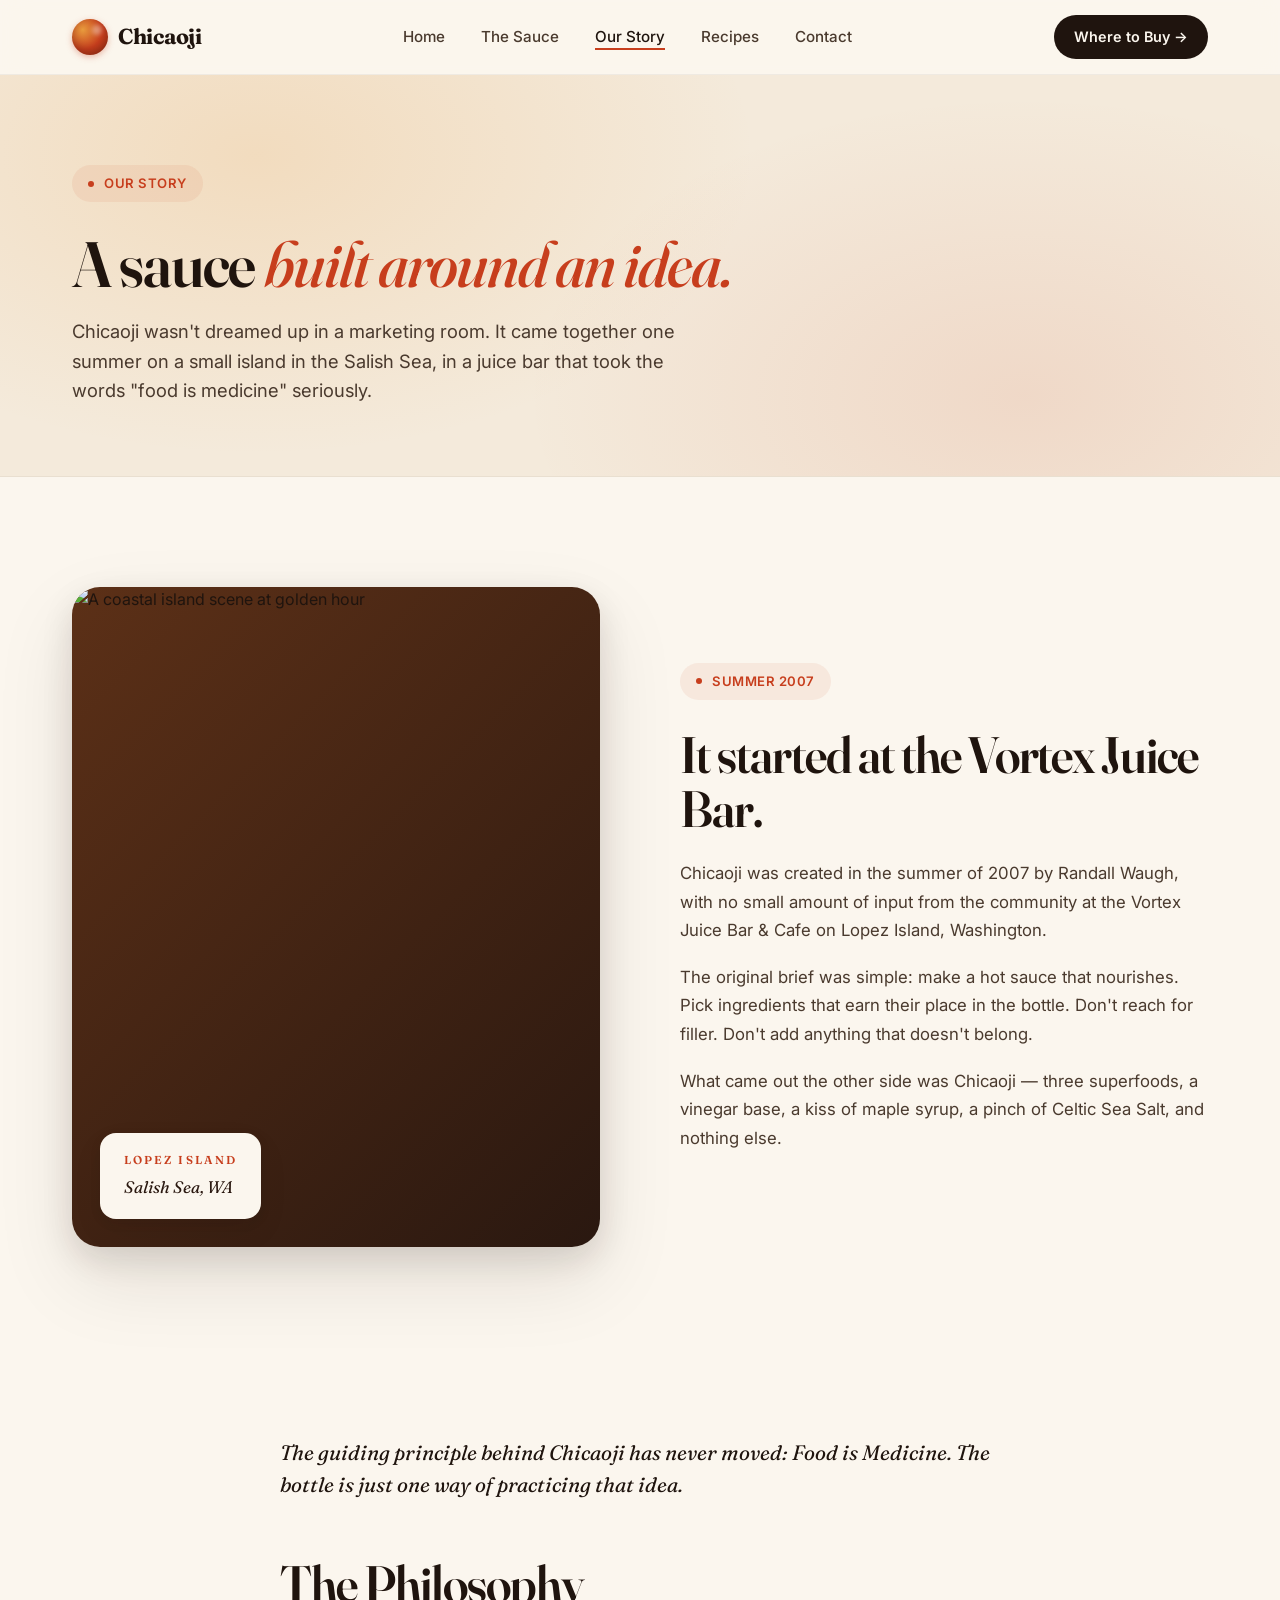
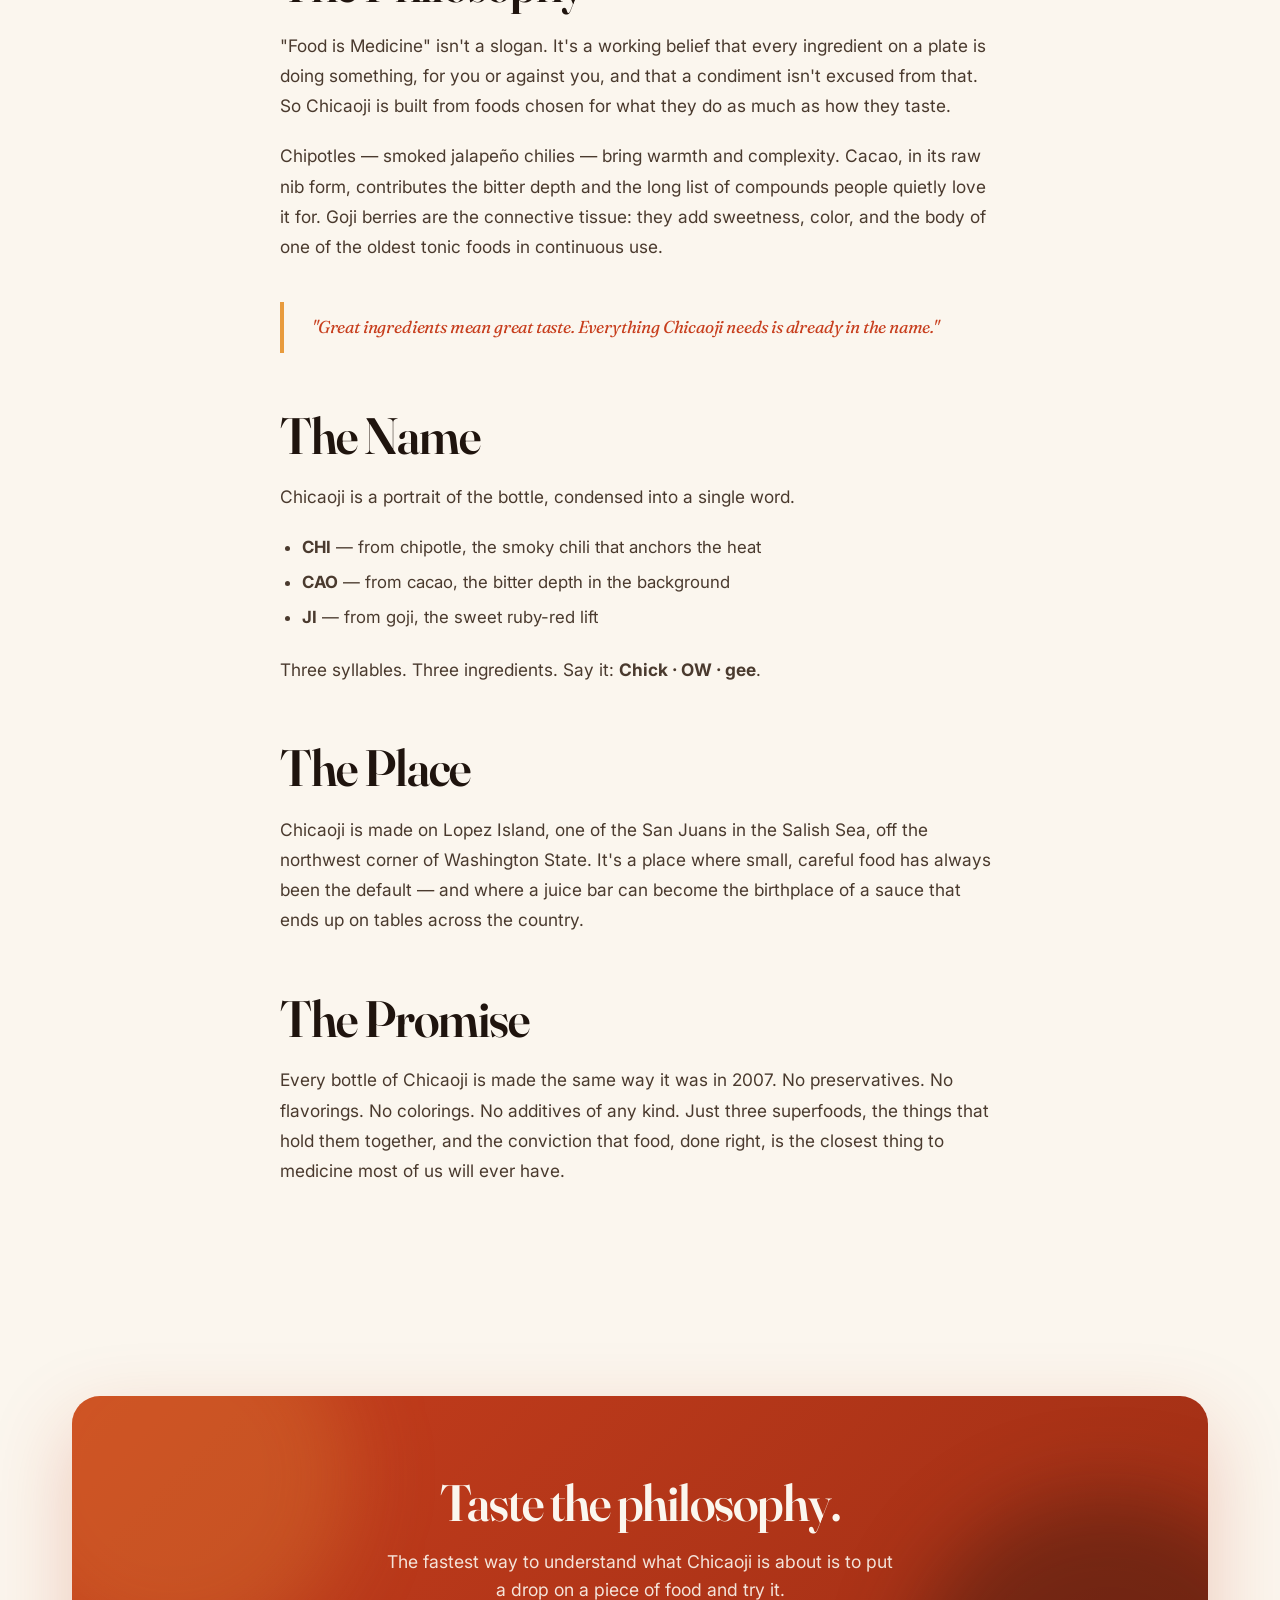
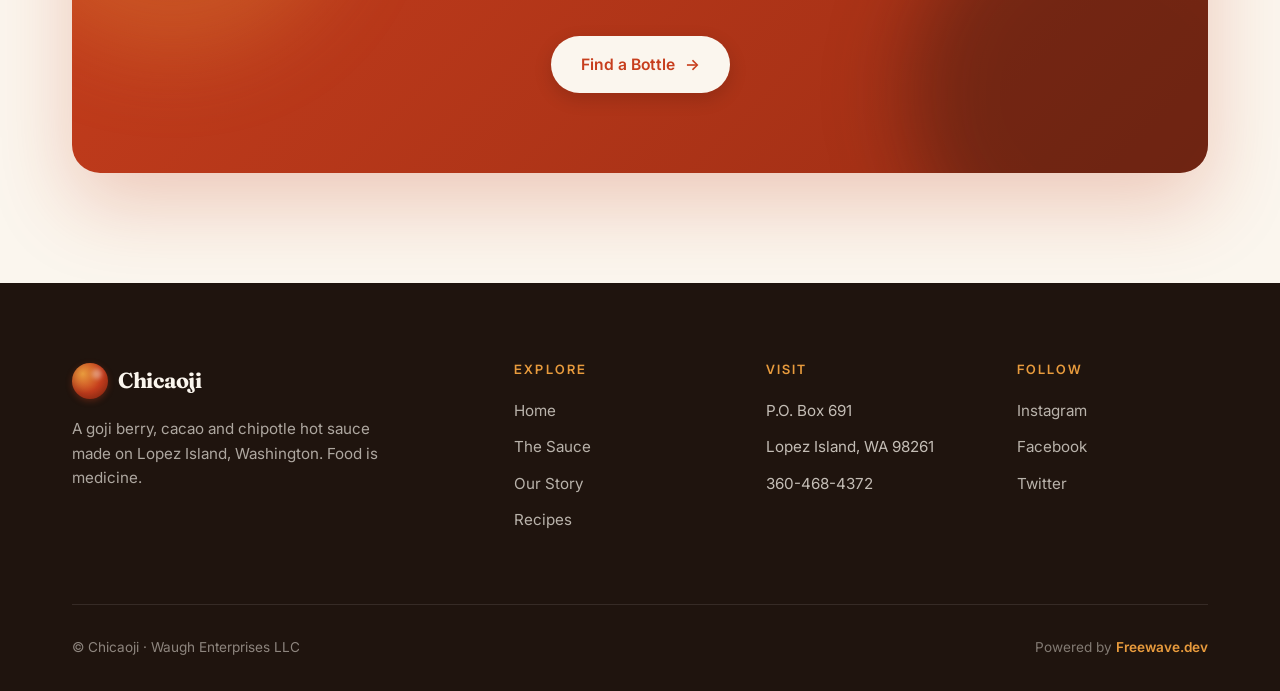
==== about.html @ 03626eba "Build full Chicaoji demo site Replace placeholder with a 5-page brand site: Home, The Sauce, Our Sto" ====
<!DOCTYPE html>
<html lang="en">
<head>
<meta charset="UTF-8">
<meta name="viewport" content="width=device-width, initial-scale=1.0">
<title>Our Story — Chicaoji, Born on Lopez Island</title>
<meta name="description" content="Chicaoji was created in 2007 by Randall Waugh at the Vortex Juice Bar on Lopez Island, Washington. Food is medicine — the philosophy behind every bottle.">
<link rel="icon" href="/favicon.svg" type="image/svg+xml">
<link rel="stylesheet" href="styles.css">
</head>
<body>

<header class="site-header">
  <div class="nav">
    <a href="index.html" class="brand">
      <span class="brand-mark"></span>
      <span>Chicaoji</span>
    </a>
    <ul class="nav-links">
      <li><a href="index.html">Home</a></li>
      <li><a href="what-is-chicaoji.html">The Sauce</a></li>
      <li><a href="about.html" class="active">Our Story</a></li>
      <li><a href="recipes.html">Recipes</a></li>
      <li><a href="contact.html">Contact</a></li>
    </ul>
    <a href="contact.html" class="nav-cta">Where to Buy →</a>
  </div>
</header>

<section class="page-hero">
  <div class="container">
    <div class="page-hero-inner">
      <span class="eyebrow"><span class="eyebrow-dot"></span>Our Story</span>
      <h1>A sauce <span class="accent">built around an idea.</span></h1>
      <p>Chicaoji wasn't dreamed up in a marketing room. It came together one summer on a small island in the Salish Sea, in a juice bar that took the words "food is medicine" seriously.</p>
    </div>
  </div>
</section>

<section class="section">
  <div class="container">
    <div class="split">
      <div class="split-media">
        <img src="https://images.unsplash.com/photo-1500382017468-9049fed747ef?w=1200&q=80&auto=format&fit=crop" alt="A coastal island scene at golden hour">
        <div class="story-stamp">
          <div class="since">Lopez Island</div>
          <div class="where">Salish Sea, WA</div>
        </div>
      </div>

      <div class="split-copy">
        <span class="eyebrow"><span class="eyebrow-dot"></span>Summer 2007</span>
        <h2>It started at the Vortex Juice Bar.</h2>
        <p>Chicaoji was created in the summer of 2007 by Randall Waugh, with no small amount of input from the community at the Vortex Juice Bar &amp; Cafe on Lopez Island, Washington.</p>
        <p>The original brief was simple: make a hot sauce that nourishes. Pick ingredients that earn their place in the bottle. Don't reach for filler. Don't add anything that doesn't belong.</p>
        <p>What came out the other side was Chicaoji — three superfoods, a vinegar base, a kiss of maple syrup, a pinch of Celtic Sea Salt, and nothing else.</p>
      </div>
    </div>
  </div>
</section>

<section class="section section-tight">
  <div class="container">
    <div class="prose">
      <p class="lead">The guiding principle behind Chicaoji has never moved: <em>Food is Medicine.</em> The bottle is just one way of practicing that idea.</p>

      <h2>The Philosophy</h2>
      <p>"Food is Medicine" isn't a slogan. It's a working belief that every ingredient on a plate is doing something, for you or against you, and that a condiment isn't excused from that. So Chicaoji is built from foods chosen for what they do as much as how they taste.</p>

      <p>Chipotles — smoked jalapeño chilies — bring warmth and complexity. Cacao, in its raw nib form, contributes the bitter depth and the long list of compounds people quietly love it for. Goji berries are the connective tissue: they add sweetness, color, and the body of one of the oldest tonic foods in continuous use.</p>

      <p class="pull-quote">"Great ingredients mean great taste. Everything Chicaoji needs is already in the name."</p>

      <h2>The Name</h2>
      <p>Chicaoji is a portrait of the bottle, condensed into a single word.</p>
      <ul>
        <li><strong>CHI</strong> — from chipotle, the smoky chili that anchors the heat</li>
        <li><strong>CAO</strong> — from cacao, the bitter depth in the background</li>
        <li><strong>JI</strong> — from goji, the sweet ruby-red lift</li>
      </ul>
      <p>Three syllables. Three ingredients. Say it: <strong>Chick · OW · gee</strong>.</p>

      <h2>The Place</h2>
      <p>Chicaoji is made on Lopez Island, one of the San Juans in the Salish Sea, off the northwest corner of Washington State. It's a place where small, careful food has always been the default — and where a juice bar can become the birthplace of a sauce that ends up on tables across the country.</p>

      <h2>The Promise</h2>
      <p>Every bottle of Chicaoji is made the same way it was in 2007. No preservatives. No flavorings. No colorings. No additives of any kind. Just three superfoods, the things that hold them together, and the conviction that food, done right, is the closest thing to medicine most of us will ever have.</p>
    </div>
  </div>
</section>

<section class="section">
  <div class="container">
    <div class="cta-banner">
      <h2>Taste the philosophy.</h2>
      <p>The fastest way to understand what Chicaoji is about is to put a drop on a piece of food and try it.</p>
      <a href="contact.html" class="btn btn-primary">Find a Bottle <span class="btn-arrow">→</span></a>
    </div>
  </div>
</section>

<footer class="site-footer">
  <div class="container">
    <div class="footer-grid">
      <div class="footer-brand">
        <a href="index.html" class="brand">
          <span class="brand-mark"></span>
          <span>Chicaoji</span>
        </a>
        <p>A goji berry, cacao and chipotle hot sauce made on Lopez Island, Washington. Food is medicine.</p>
      </div>
      <div class="footer-col">
        <h4>Explore</h4>
        <ul>
          <li><a href="index.html">Home</a></li>
          <li><a href="what-is-chicaoji.html">The Sauce</a></li>
          <li><a href="about.html">Our Story</a></li>
          <li><a href="recipes.html">Recipes</a></li>
        </ul>
      </div>
      <div class="footer-col">
        <h4>Visit</h4>
        <ul>
          <li>P.O. Box 691</li>
          <li>Lopez Island, WA 98261</li>
          <li>360-468-4372</li>
        </ul>
      </div>
      <div class="footer-col">
        <h4>Follow</h4>
        <ul>
          <li><a href="#">Instagram</a></li>
          <li><a href="#">Facebook</a></li>
          <li><a href="#">Twitter</a></li>
        </ul>
      </div>
    </div>
    <div class="footer-base">
      <span>© Chicaoji · Waugh Enterprises LLC</span>
      <span class="powered">Powered by <a href="https://freewave.dev">Freewave.dev</a></span>
    </div>
  </div>
</footer>

</body>
</html>
---- styles.css ----
@import url('https://fonts.googleapis.com/css2?family=Fraunces:opsz,wght@9..144,400;9..144,500;9..144,600;9..144,700;9..144,800&family=Inter:wght@400;500;600;700&display=swap');

:root {
  --cream: #FBF6EE;
  --cream-deep: #F4EADB;
  --ink: #1F140E;
  --ink-soft: #4A3A2E;
  --muted: #7A6754;
  --chipotle: #C73E1D;
  --chipotle-deep: #9C2D14;
  --goji: #E89B3D;
  --cacao: #2A1810;
  --cacao-soft: #5C3017;
  --line: rgba(31, 20, 14, 0.10);
  --line-soft: rgba(31, 20, 14, 0.05);
  --shadow-sm: 0 1px 2px rgba(31, 20, 14, 0.06), 0 2px 8px rgba(31, 20, 14, 0.04);
  --shadow-md: 0 4px 12px rgba(31, 20, 14, 0.08), 0 12px 32px rgba(31, 20, 14, 0.06);
  --shadow-lg: 0 12px 32px rgba(31, 20, 14, 0.12), 0 32px 80px rgba(31, 20, 14, 0.10);
  --radius-sm: 8px;
  --radius: 16px;
  --radius-lg: 28px;
  --container: 1200px;
  --serif: 'Fraunces', Georgia, 'Times New Roman', serif;
  --sans: 'Inter', -apple-system, BlinkMacSystemFont, 'Segoe UI', sans-serif;
}

* { margin: 0; padding: 0; box-sizing: border-box; }

html { scroll-behavior: smooth; }

body {
  font-family: var(--sans);
  color: var(--ink);
  background: var(--cream);
  line-height: 1.6;
  -webkit-font-smoothing: antialiased;
  -moz-osx-font-smoothing: grayscale;
  overflow-x: hidden;
}

img { max-width: 100%; display: block; }
a { color: inherit; text-decoration: none; }
button { font-family: inherit; cursor: pointer; border: none; background: none; }

::selection { background: var(--chipotle); color: var(--cream); }

.container {
  max-width: var(--container);
  margin: 0 auto;
  padding: 0 32px;
}

h1, h2, h3, h4 {
  font-family: var(--serif);
  font-weight: 600;
  letter-spacing: -0.02em;
  line-height: 1.05;
  color: var(--ink);
  font-variation-settings: "opsz" 144;
}

h1 { font-size: clamp(2.6rem, 6vw, 5rem); }
h2 { font-size: clamp(2rem, 4vw, 3.4rem); }
h3 { font-size: clamp(1.4rem, 2.2vw, 1.8rem); font-variation-settings: "opsz" 48; }
h4 { font-size: 1.15rem; font-variation-settings: "opsz" 32; }

p { color: var(--ink-soft); }

/* ---------- Header / Nav ---------- */
.site-header {
  position: sticky;
  top: 0;
  z-index: 50;
  background: rgba(251, 246, 238, 0.85);
  backdrop-filter: saturate(140%) blur(14px);
  -webkit-backdrop-filter: saturate(140%) blur(14px);
  border-bottom: 1px solid var(--line-soft);
}

.nav {
  display: flex;
  align-items: center;
  justify-content: space-between;
  height: 74px;
  max-width: var(--container);
  margin: 0 auto;
  padding: 0 32px;
}

.brand {
  display: flex;
  align-items: center;
  gap: 10px;
  font-family: var(--serif);
  font-weight: 700;
  font-size: 1.35rem;
  letter-spacing: -0.02em;
  color: var(--ink);
}

.brand-mark {
  width: 36px;
  height: 36px;
  border-radius: 50%;
  background: radial-gradient(circle at 30% 30%, var(--goji) 0%, var(--chipotle) 55%, var(--chipotle-deep) 100%);
  box-shadow: inset 0 -4px 8px rgba(0,0,0,0.2), 0 2px 6px rgba(199, 62, 29, 0.35);
  position: relative;
}

.brand-mark::after {
  content: "";
  position: absolute;
  inset: 6px 6px auto auto;
  width: 10px; height: 10px;
  border-radius: 50%;
  background: rgba(255,255,255,0.35);
  filter: blur(2px);
}

.nav-links {
  display: flex;
  gap: 36px;
  list-style: none;
}

.nav-links a {
  position: relative;
  font-size: 0.95rem;
  font-weight: 500;
  color: var(--ink-soft);
  padding: 8px 0;
  transition: color 0.25s ease;
}

.nav-links a::after {
  content: "";
  position: absolute;
  left: 0; bottom: 4px;
  height: 2px; width: 0;
  background: var(--chipotle);
  transition: width 0.3s cubic-bezier(0.2, 0.8, 0.2, 1);
}

.nav-links a:hover,
.nav-links a.active { color: var(--ink); }
.nav-links a:hover::after,
.nav-links a.active::after { width: 100%; }

.nav-cta {
  display: inline-flex;
  align-items: center;
  gap: 8px;
  padding: 10px 20px;
  background: var(--ink);
  color: var(--cream);
  border-radius: 999px;
  font-size: 0.9rem;
  font-weight: 600;
  transition: transform 0.25s ease, background 0.25s ease, box-shadow 0.25s ease;
}

.nav-cta:hover {
  background: var(--chipotle);
  transform: translateY(-1px);
  box-shadow: 0 6px 18px rgba(199, 62, 29, 0.35);
}

/* ---------- Buttons ---------- */
.btn {
  display: inline-flex;
  align-items: center;
  gap: 10px;
  padding: 16px 30px;
  font-size: 0.98rem;
  font-weight: 600;
  font-family: var(--sans);
  border-radius: 999px;
  transition: all 0.3s cubic-bezier(0.2, 0.8, 0.2, 1);
  white-space: nowrap;
}

.btn-primary {
  background: var(--chipotle);
  color: var(--cream);
  box-shadow: 0 6px 18px rgba(199, 62, 29, 0.28);
}

.btn-primary:hover {
  background: var(--chipotle-deep);
  transform: translateY(-2px);
  box-shadow: 0 10px 24px rgba(199, 62, 29, 0.38);
}

.btn-ghost {
  background: transparent;
  color: var(--ink);
  border: 1.5px solid var(--ink);
}

.btn-ghost:hover {
  background: var(--ink);
  color: var(--cream);
  transform: translateY(-2px);
}

.btn-arrow { transition: transform 0.3s ease; }
.btn:hover .btn-arrow { transform: translateX(4px); }

/* ---------- Hero ---------- */
.hero {
  position: relative;
  padding: 90px 0 120px;
  overflow: hidden;
}

.hero::before {
  content: "";
  position: absolute;
  inset: 0;
  background:
    radial-gradient(700px 400px at 85% 20%, rgba(232, 155, 61, 0.18), transparent 60%),
    radial-gradient(600px 500px at 10% 90%, rgba(199, 62, 29, 0.12), transparent 60%);
  pointer-events: none;
  z-index: 0;
}

.hero-grid {
  position: relative;
  z-index: 1;
  display: grid;
  grid-template-columns: 1.1fr 1fr;
  gap: 80px;
  align-items: center;
}

.eyebrow {
  display: inline-flex;
  align-items: center;
  gap: 10px;
  padding: 8px 16px;
  background: rgba(199, 62, 29, 0.08);
  color: var(--chipotle);
  border-radius: 999px;
  font-size: 0.82rem;
  font-weight: 600;
  letter-spacing: 0.04em;
  text-transform: uppercase;
  margin-bottom: 28px;
}

.eyebrow-dot {
  width: 6px; height: 6px; border-radius: 50%;
  background: var(--chipotle);
  animation: pulse 2.4s ease-in-out infinite;
}

@keyframes pulse {
  0%, 100% { opacity: 1; transform: scale(1); }
  50% { opacity: 0.5; transform: scale(1.4); }
}

.hero h1 {
  margin-bottom: 24px;
}

.hero h1 .accent {
  font-style: italic;
  font-weight: 500;
  color: var(--chipotle);
  font-variation-settings: "opsz" 144, "SOFT" 100;
}

.hero-lede {
  font-size: clamp(1.05rem, 1.4vw, 1.2rem);
  color: var(--ink-soft);
  max-width: 540px;
  margin-bottom: 36px;
  line-height: 1.6;
}

.hero-ctas {
  display: flex;
  gap: 14px;
  flex-wrap: wrap;
  margin-bottom: 44px;
}

.hero-tags {
  display: flex;
  flex-wrap: wrap;
  gap: 10px 16px;
}

.tag {
  display: inline-flex;
  align-items: center;
  gap: 8px;
  font-size: 0.85rem;
  font-weight: 500;
  color: var(--muted);
}

.tag::before {
  content: "";
  width: 6px; height: 6px;
  border-radius: 50%;
  background: var(--goji);
}

/* Hero visual — composed CSS art */
.hero-visual {
  position: relative;
  height: 560px;
  display: flex;
  align-items: center;
  justify-content: center;
}

.bottle-stage {
  position: relative;
  width: 100%;
  height: 100%;
  display: flex;
  align-items: center;
  justify-content: center;
  animation: floaty 6s ease-in-out infinite;
}

@keyframes floaty {
  0%, 100% { transform: translateY(0); }
  50% { transform: translateY(-14px); }
}

.bottle {
  position: relative;
  width: 200px;
  height: 460px;
  filter: drop-shadow(0 30px 50px rgba(31, 20, 14, 0.35));
}

.bottle-neck {
  position: absolute;
  top: 0; left: 50%;
  transform: translateX(-50%);
  width: 70px; height: 80px;
  background: linear-gradient(180deg, #2A1810 0%, #1A0E08 100%);
  border-radius: 12px 12px 4px 4px;
}

.bottle-neck::before {
  content: "";
  position: absolute;
  top: 8px; left: 50%;
  transform: translateX(-50%);
  width: 54px; height: 14px;
  background: var(--goji);
  border-radius: 2px;
  box-shadow: 0 18px 0 var(--chipotle);
}

.bottle-body {
  position: absolute;
  top: 70px; left: 0;
  width: 100%;
  height: 390px;
  background: linear-gradient(180deg, var(--chipotle) 0%, var(--chipotle-deep) 65%, #6F1E0C 100%);
  border-radius: 30px 30px 36px 36px;
  overflow: hidden;
}

.bottle-body::before {
  content: "";
  position: absolute;
  inset: 18px 16px auto auto;
  width: 28px; height: 90%;
  background: linear-gradient(180deg, rgba(255,255,255,0.35), rgba(255,255,255,0));
  border-radius: 999px;
  filter: blur(2px);
}

.bottle-label {
  position: absolute;
  top: 110px; left: 50%;
  transform: translateX(-50%);
  width: 78%;
  background: var(--cream);
  border-radius: 6px;
  padding: 22px 14px;
  text-align: center;
  box-shadow: inset 0 0 0 2px var(--cacao);
}

.bottle-label .label-mark {
  font-family: var(--serif);
  font-weight: 800;
  font-size: 1.7rem;
  color: var(--cacao);
  letter-spacing: -0.02em;
  line-height: 1;
}

.bottle-label .label-sub {
  font-size: 0.62rem;
  text-transform: uppercase;
  letter-spacing: 0.18em;
  color: var(--chipotle);
  margin-top: 8px;
  font-weight: 600;
}

.bottle-label .label-divider {
  width: 30px; height: 2px;
  background: var(--goji);
  margin: 12px auto;
}

.bottle-label .label-foot {
  font-size: 0.55rem;
  letter-spacing: 0.16em;
  color: var(--cacao-soft);
  text-transform: uppercase;
  font-weight: 600;
}

/* Orbiting ingredient circles */
.ingredient-orbit {
  position: absolute;
  border-radius: 50%;
  display: flex;
  align-items: center;
  justify-content: center;
  font-family: var(--serif);
  font-weight: 600;
  font-size: 0.85rem;
  text-align: center;
  color: var(--cream);
  box-shadow: var(--shadow-md);
  z-index: 2;
  animation: floaty 7s ease-in-out infinite;
}

.orb-1 {
  top: 8%; left: 4%;
  width: 110px; height: 110px;
  background: radial-gradient(circle at 30% 30%, #F6B86A, var(--goji) 60%, #B66E1F);
  animation-delay: -1s;
}

.orb-2 {
  bottom: 12%; left: 0%;
  width: 130px; height: 130px;
  background: radial-gradient(circle at 30% 30%, #6A4528, var(--cacao-soft) 60%, var(--cacao));
  animation-delay: -3s;
}

.orb-3 {
  top: 14%; right: 2%;
  width: 120px; height: 120px;
  background: radial-gradient(circle at 30% 30%, #E25A38, var(--chipotle) 60%, var(--chipotle-deep));
  animation-delay: -5s;
}

/* ---------- Section base ---------- */
.section {
  padding: 110px 0;
  position: relative;
}

.section-tight { padding: 80px 0; }

.section-dark {
  background: var(--cacao);
  color: var(--cream);
}

.section-dark h1, .section-dark h2, .section-dark h3 { color: var(--cream); }
.section-dark p { color: rgba(251, 246, 238, 0.75); }

.section-head {
  text-align: center;
  max-width: 720px;
  margin: 0 auto 64px;
}

.section-head .eyebrow {
  margin: 0 auto 20px;
}

.section-head p {
  font-size: 1.1rem;
  margin-top: 18px;
  color: var(--ink-soft);
}

.section-dark .section-head p { color: rgba(251, 246, 238, 0.7); }

/* ---------- Marquee strip ---------- */
.marquee {
  background: var(--ink);
  color: var(--cream);
  overflow: hidden;
  padding: 22px 0;
  position: relative;
}

.marquee-track {
  display: flex;
  gap: 48px;
  width: max-content;
  animation: scroll-left 32s linear infinite;
}

.marquee-item {
  display: inline-flex;
  align-items: center;
  gap: 18px;
  font-family: var(--serif);
  font-size: 1.6rem;
  font-weight: 500;
  white-space: nowrap;
}

.marquee-item .dot {
  width: 10px; height: 10px;
  border-radius: 50%;
  background: var(--goji);
}

@keyframes scroll-left {
  from { transform: translateX(0); }
  to { transform: translateX(-50%); }
}

/* ---------- Ingredient cards ---------- */
.ingredient-grid {
  display: grid;
  grid-template-columns: repeat(3, 1fr);
  gap: 28px;
}

.ingredient-card {
  background: var(--cream-deep);
  border-radius: var(--radius-lg);
  padding: 44px 36px 40px;
  text-align: center;
  position: relative;
  overflow: hidden;
  transition: transform 0.4s cubic-bezier(0.2, 0.8, 0.2, 1), box-shadow 0.4s ease;
}

.ingredient-card:hover {
  transform: translateY(-8px);
  box-shadow: var(--shadow-lg);
}

.ingredient-circle {
  width: 140px; height: 140px;
  border-radius: 50%;
  margin: 0 auto 28px;
  position: relative;
  box-shadow: inset 0 -10px 24px rgba(0,0,0,0.18), 0 8px 20px rgba(31,20,14,0.18);
  transition: transform 0.5s cubic-bezier(0.2, 0.8, 0.2, 1);
}

.ingredient-card:hover .ingredient-circle {
  transform: scale(1.05) rotate(-4deg);
}

.ingredient-circle.chipotle {
  background: radial-gradient(circle at 30% 30%, #E25A38 0%, var(--chipotle) 55%, var(--chipotle-deep) 100%);
}

.ingredient-circle.cacao {
  background: radial-gradient(circle at 30% 30%, #7A4A2A 0%, var(--cacao-soft) 55%, var(--cacao) 100%);
}

.ingredient-circle.goji {
  background: radial-gradient(circle at 30% 30%, #F6B86A 0%, var(--goji) 55%, #B66E1F 100%);
}

.ingredient-circle::after {
  content: "";
  position: absolute;
  inset: 18px 18px auto auto;
  width: 22px; height: 22px;
  border-radius: 50%;
  background: rgba(255,255,255,0.35);
  filter: blur(2px);
}

.ingredient-card h3 {
  margin-bottom: 10px;
  font-style: italic;
}

.ingredient-card .ing-meta {
  display: inline-block;
  font-size: 0.78rem;
  letter-spacing: 0.14em;
  text-transform: uppercase;
  color: var(--chipotle);
  font-weight: 600;
  margin-bottom: 12px;
}

.ingredient-card p {
  font-size: 0.96rem;
  line-height: 1.65;
}

/* ---------- Flavor wheel ---------- */
.flavor-grid {
  display: grid;
  grid-template-columns: 1fr 1fr;
  gap: 80px;
  align-items: center;
}

.flavor-wheel {
  position: relative;
  width: 100%;
  max-width: 440px;
  aspect-ratio: 1;
  margin: 0 auto;
}

.wheel-bg {
  position: absolute;
  inset: 0;
  border-radius: 50%;
  background:
    conic-gradient(
      from 0deg,
      #F6B86A 0deg 60deg,
      #C73E1D 60deg 120deg,
      #5C3017 120deg 180deg,
      #7A6754 180deg 240deg,
      #A5B07E 240deg 300deg,
      #E89B3D 300deg 360deg
    );
  box-shadow: 0 30px 80px rgba(31, 20, 14, 0.25);
}

.wheel-inner {
  position: absolute;
  inset: 28%;
  border-radius: 50%;
  background: var(--cream);
  display: flex;
  align-items: center;
  justify-content: center;
  flex-direction: column;
  text-align: center;
  padding: 18px;
}

.wheel-inner span:first-child {
  font-family: var(--serif);
  font-size: 2rem;
  font-weight: 700;
  font-style: italic;
  color: var(--chipotle);
  line-height: 1;
}

.wheel-inner span:last-child {
  font-size: 0.7rem;
  letter-spacing: 0.18em;
  text-transform: uppercase;
  color: var(--muted);
  font-weight: 600;
  margin-top: 6px;
}

.wheel-tag {
  position: absolute;
  background: var(--cream);
  padding: 8px 14px;
  border-radius: 999px;
  font-family: var(--serif);
  font-weight: 600;
  font-size: 0.95rem;
  color: var(--cacao);
  box-shadow: var(--shadow-sm);
}

.wheel-tag.t1 { top: -4%; left: 50%; transform: translateX(-50%); }
.wheel-tag.t2 { top: 22%; right: -12%; }
.wheel-tag.t3 { bottom: 22%; right: -10%; }
.wheel-tag.t4 { bottom: -4%; left: 50%; transform: translateX(-50%); }
.wheel-tag.t5 { bottom: 22%; left: -10%; }
.wheel-tag.t6 { top: 22%; left: -12%; }

.flavor-copy h2 { margin-bottom: 24px; }
.flavor-copy p { font-size: 1.08rem; margin-bottom: 18px; }
.flavor-copy .quote {
  font-family: var(--serif);
  font-style: italic;
  font-size: 1.4rem;
  color: var(--chipotle);
  border-left: 3px solid var(--goji);
  padding-left: 22px;
  margin-top: 30px;
  line-height: 1.4;
}

/* ---------- Story / Split content ---------- */
.split {
  display: grid;
  grid-template-columns: 1fr 1fr;
  gap: 80px;
  align-items: center;
}

.split-media {
  position: relative;
  border-radius: var(--radius-lg);
  overflow: hidden;
  aspect-ratio: 4 / 5;
  box-shadow: var(--shadow-lg);
  background: linear-gradient(135deg, var(--cacao-soft), var(--cacao));
}

.split-media img {
  width: 100%; height: 100%;
  object-fit: cover;
  transition: transform 0.8s ease;
}

.split-media:hover img { transform: scale(1.04); }

.story-stamp {
  position: absolute;
  bottom: 28px; left: 28px;
  background: var(--cream);
  padding: 18px 24px;
  border-radius: var(--radius);
  font-family: var(--serif);
  box-shadow: var(--shadow-md);
  max-width: 65%;
}

.story-stamp .since {
  font-size: 0.72rem;
  letter-spacing: 0.18em;
  text-transform: uppercase;
  color: var(--chipotle);
  font-weight: 600;
}

.story-stamp .where {
  font-size: 1.05rem;
  color: var(--cacao);
  margin-top: 4px;
  font-style: italic;
}

.split-copy h2 { margin-bottom: 24px; }
.split-copy p {
  font-size: 1.05rem;
  margin-bottom: 18px;
  line-height: 1.7;
}

.story-quote {
  font-family: var(--serif);
  font-style: italic;
  font-size: 1.6rem;
  color: var(--ink);
  line-height: 1.35;
  margin-bottom: 24px;
  letter-spacing: -0.01em;
}

.story-quote .em { color: var(--chipotle); }

/* ---------- Stats / Badges row ---------- */
.badges-row {
  display: grid;
  grid-template-columns: repeat(6, 1fr);
  gap: 16px;
  margin-top: 40px;
}

.badge {
  background: var(--cream);
  border: 1px solid var(--line);
  border-radius: var(--radius);
  padding: 22px 14px;
  text-align: center;
  transition: all 0.3s ease;
}

.badge:hover {
  border-color: var(--chipotle);
  transform: translateY(-3px);
  box-shadow: var(--shadow-sm);
}

.badge-icon {
  font-family: var(--serif);
  font-style: italic;
  font-weight: 700;
  font-size: 1.7rem;
  color: var(--chipotle);
  line-height: 1;
}

.badge-label {
  font-size: 0.78rem;
  text-transform: uppercase;
  letter-spacing: 0.1em;
  font-weight: 600;
  color: var(--muted);
  margin-top: 10px;
}

/* ---------- Big quote / pronunciation ---------- */
.pronunciation {
  text-align: center;
  padding: 140px 0;
  background: var(--cream-deep);
  position: relative;
  overflow: hidden;
}

.pronunciation::before {
  content: "";
  position: absolute;
  inset: 0;
  background:
    radial-gradient(500px 300px at 20% 30%, rgba(232, 155, 61, 0.15), transparent),
    radial-gradient(500px 300px at 80% 70%, rgba(199, 62, 29, 0.1), transparent);
  pointer-events: none;
}

.pronunciation-inner {
  position: relative;
  z-index: 1;
}

.pron-eyebrow {
  font-size: 0.85rem;
  letter-spacing: 0.2em;
  text-transform: uppercase;
  color: var(--chipotle);
  font-weight: 600;
  margin-bottom: 24px;
}

.pron-word {
  font-family: var(--serif);
  font-weight: 700;
  font-size: clamp(3rem, 9vw, 7.5rem);
  letter-spacing: -0.03em;
  color: var(--ink);
  line-height: 1;
  margin-bottom: 28px;
}

.pron-word .x { color: var(--chipotle); font-style: italic; font-weight: 500; }

.pron-say {
  font-family: var(--serif);
  font-style: italic;
  font-size: clamp(1.2rem, 2vw, 1.6rem);
  color: var(--ink-soft);
  margin-bottom: 32px;
}

.pron-formula {
  display: inline-flex;
  align-items: center;
  gap: 18px;
  font-family: var(--serif);
  font-size: 1rem;
  font-weight: 600;
  color: var(--cacao);
  padding: 14px 28px;
  background: var(--cream);
  border-radius: 999px;
  box-shadow: var(--shadow-sm);
  flex-wrap: wrap;
  justify-content: center;
}

.pron-formula .plus { color: var(--chipotle); font-weight: 700; }
.pron-formula .equals { color: var(--chipotle); font-weight: 700; font-size: 1.2rem; }

/* ---------- Recipe cards ---------- */
.recipe-grid {
  display: grid;
  grid-template-columns: repeat(3, 1fr);
  gap: 28px;
}

.recipe-card {
  position: relative;
  border-radius: var(--radius-lg);
  overflow: hidden;
  aspect-ratio: 4 / 5;
  background: var(--cacao);
  transition: transform 0.4s ease;
  box-shadow: var(--shadow-md);
}

.recipe-card:hover { transform: translateY(-6px); }

.recipe-card img {
  width: 100%; height: 100%;
  object-fit: cover;
  transition: transform 0.8s ease;
  opacity: 0.85;
}

.recipe-card:hover img { transform: scale(1.06); opacity: 0.95; }

.recipe-card::after {
  content: "";
  position: absolute;
  inset: 0;
  background: linear-gradient(180deg, transparent 40%, rgba(31, 20, 14, 0.85) 100%);
  pointer-events: none;
}

.recipe-meta {
  position: absolute;
  inset: auto 0 0 0;
  padding: 28px 28px 30px;
  color: var(--cream);
  z-index: 1;
}

.recipe-tag {
  display: inline-block;
  font-size: 0.72rem;
  letter-spacing: 0.16em;
  text-transform: uppercase;
  color: var(--goji);
  font-weight: 600;
  margin-bottom: 10px;
}

.recipe-card h3 {
  color: var(--cream);
  font-style: italic;
  font-size: 1.45rem;
  font-weight: 600;
  line-height: 1.15;
}

.recipe-card .number {
  position: absolute;
  top: 24px; left: 28px;
  font-family: var(--serif);
  font-weight: 700;
  font-style: italic;
  font-size: 1.6rem;
  color: var(--cream);
  background: rgba(0,0,0,0.35);
  width: 50px; height: 50px;
  border-radius: 50%;
  display: flex;
  align-items: center;
  justify-content: center;
  z-index: 1;
  backdrop-filter: blur(4px);
}

/* ---------- Testimonial ---------- */
.testimonial {
  text-align: center;
  max-width: 880px;
  margin: 0 auto;
}

.testimonial blockquote {
  font-family: var(--serif);
  font-size: clamp(1.6rem, 3vw, 2.4rem);
  line-height: 1.3;
  font-style: italic;
  color: var(--cream);
  letter-spacing: -0.01em;
  margin-bottom: 32px;
}

.testimonial cite {
  font-style: normal;
  font-size: 0.85rem;
  letter-spacing: 0.16em;
  text-transform: uppercase;
  color: var(--goji);
  font-weight: 600;
}

.testimonial .stars {
  color: var(--goji);
  font-size: 1.4rem;
  letter-spacing: 4px;
  margin-bottom: 32px;
}

/* ---------- CTA banner ---------- */
.cta-banner {
  position: relative;
  background: linear-gradient(135deg, var(--chipotle) 0%, var(--chipotle-deep) 100%);
  color: var(--cream);
  border-radius: var(--radius-lg);
  padding: 80px 60px;
  text-align: center;
  overflow: hidden;
  box-shadow: 0 30px 80px rgba(199, 62, 29, 0.25);
}

.cta-banner::before,
.cta-banner::after {
  content: "";
  position: absolute;
  border-radius: 50%;
  background: rgba(232, 155, 61, 0.25);
  filter: blur(40px);
  pointer-events: none;
}

.cta-banner::before { width: 360px; height: 360px; top: -100px; left: -80px; }
.cta-banner::after { width: 400px; height: 400px; bottom: -120px; right: -100px; background: rgba(42, 24, 16, 0.4); }

.cta-banner > * { position: relative; z-index: 1; }

.cta-banner h2 {
  color: var(--cream);
  margin-bottom: 18px;
}

.cta-banner p {
  font-size: 1.1rem;
  color: rgba(251, 246, 238, 0.9);
  max-width: 520px;
  margin: 0 auto 32px;
}

.cta-banner .btn-primary {
  background: var(--cream);
  color: var(--chipotle);
  box-shadow: 0 6px 18px rgba(0,0,0,0.15);
}

.cta-banner .btn-primary:hover {
  background: var(--ink);
  color: var(--cream);
}

/* ---------- Footer ---------- */
.site-footer {
  background: var(--ink);
  color: rgba(251, 246, 238, 0.75);
  padding: 80px 0 32px;
  font-size: 0.95rem;
}

.footer-grid {
  display: grid;
  grid-template-columns: 2fr 1fr 1fr 1fr;
  gap: 60px;
  margin-bottom: 60px;
}

.footer-brand p {
  color: rgba(251, 246, 238, 0.65);
  max-width: 320px;
  margin-top: 18px;
  font-size: 0.95rem;
}

.footer-brand .brand { color: var(--cream); }

.footer-col h4 {
  font-family: var(--sans);
  font-size: 0.8rem;
  text-transform: uppercase;
  letter-spacing: 0.16em;
  color: var(--goji);
  margin-bottom: 22px;
  font-weight: 600;
}

.footer-col ul { list-style: none; }
.footer-col li { margin-bottom: 12px; }
.footer-col a {
  color: rgba(251, 246, 238, 0.7);
  transition: color 0.2s ease;
}
.footer-col a:hover { color: var(--cream); }

.footer-base {
  display: flex;
  justify-content: space-between;
  align-items: center;
  padding-top: 32px;
  border-top: 1px solid rgba(251, 246, 238, 0.1);
  font-size: 0.85rem;
  color: rgba(251, 246, 238, 0.5);
  flex-wrap: wrap;
  gap: 16px;
}

.footer-base .powered { color: rgba(251, 246, 238, 0.45); }
.footer-base .powered a { color: var(--goji); font-weight: 600; }

/* ---------- Inner page hero ---------- */
.page-hero {
  position: relative;
  padding: 90px 0 70px;
  background: var(--cream-deep);
  border-bottom: 1px solid var(--line-soft);
  overflow: hidden;
}

.page-hero::before {
  content: "";
  position: absolute;
  inset: 0;
  background:
    radial-gradient(500px 300px at 20% 20%, rgba(232, 155, 61, 0.18), transparent),
    radial-gradient(500px 300px at 80% 80%, rgba(199, 62, 29, 0.1), transparent);
  pointer-events: none;
}

.page-hero-inner {
  position: relative;
  z-index: 1;
  max-width: 820px;
}

.page-hero h1 {
  font-size: clamp(2.4rem, 5vw, 4.2rem);
  margin-bottom: 20px;
}

.page-hero h1 .accent {
  font-style: italic;
  color: var(--chipotle);
  font-weight: 500;
}

.page-hero p {
  font-size: 1.15rem;
  max-width: 620px;
  color: var(--ink-soft);
}

/* ---------- Long-form prose ---------- */
.prose {
  max-width: 720px;
  margin: 0 auto;
}

.prose h2 { margin: 56px 0 20px; }
.prose h3 { margin: 36px 0 14px; font-size: 1.4rem; font-style: italic; }
.prose p { font-size: 1.08rem; line-height: 1.75; margin-bottom: 20px; }

.prose .lead {
  font-size: 1.3rem;
  line-height: 1.55;
  color: var(--ink);
  font-family: var(--serif);
  font-style: italic;
  margin-bottom: 36px;
}

.prose ul { padding-left: 22px; margin-bottom: 22px; }
.prose li { font-size: 1.05rem; line-height: 1.75; color: var(--ink-soft); margin-bottom: 6px; }

.pull-quote {
  font-family: var(--serif);
  font-style: italic;
  font-size: 1.8rem;
  line-height: 1.35;
  color: var(--chipotle);
  border-left: 4px solid var(--goji);
  padding: 10px 0 10px 28px;
  margin: 40px 0;
  letter-spacing: -0.01em;
}

/* ---------- Nutrition / Specs table ---------- */
.facts-card {
  background: var(--cream);
  border: 2px solid var(--ink);
  border-radius: var(--radius);
  padding: 32px;
  max-width: 420px;
  margin: 40px auto;
  font-family: var(--sans);
}

.facts-card h3 {
  font-family: var(--sans);
  font-weight: 800;
  font-size: 1.8rem;
  margin-bottom: 14px;
}

.facts-row {
  display: flex;
  justify-content: space-between;
  padding: 10px 0;
  border-bottom: 1px solid var(--line);
  font-size: 0.95rem;
}

.facts-row.big {
  border-bottom: 6px solid var(--ink);
  font-weight: 700;
  font-size: 1.05rem;
}

.facts-row.medium {
  border-bottom: 3px solid var(--ink);
  font-weight: 700;
}

.facts-name { color: var(--ink); }
.facts-val { color: var(--ink-soft); font-weight: 500; }

/* ---------- Contact ---------- */
.contact-grid {
  display: grid;
  grid-template-columns: 1fr 1fr;
  gap: 60px;
  align-items: start;
}

.contact-card {
  background: var(--cream-deep);
  border-radius: var(--radius-lg);
  padding: 44px;
}

.contact-card h3 {
  margin-bottom: 8px;
  font-style: italic;
}

.contact-card .label {
  font-size: 0.78rem;
  letter-spacing: 0.16em;
  text-transform: uppercase;
  font-weight: 600;
  color: var(--chipotle);
  margin-bottom: 8px;
}

.contact-line {
  font-size: 1.15rem;
  color: var(--ink);
  margin-bottom: 28px;
  font-weight: 500;
}

.contact-line a:hover { color: var(--chipotle); }

.contact-divider {
  height: 1px;
  background: var(--line);
  margin: 28px 0;
}

/* ---------- Mobile ---------- */
@media (max-width: 980px) {
  .hero { padding: 50px 0 70px; }
  .hero-grid { grid-template-columns: 1fr; gap: 60px; }
  .hero-visual { height: 480px; }

  .nav-links { display: none; }

  .ingredient-grid { grid-template-columns: 1fr; }
  .recipe-grid { grid-template-columns: 1fr; }
  .flavor-grid, .split { grid-template-columns: 1fr; gap: 50px; }
  .badges-row { grid-template-columns: repeat(3, 1fr); }
  .contact-grid { grid-template-columns: 1fr; }

  .footer-grid { grid-template-columns: 1fr 1fr; gap: 40px; }
  .section { padding: 70px 0; }
  .pronunciation { padding: 90px 0; }
  .cta-banner { padding: 60px 28px; }

  .container { padding: 0 22px; }
  .nav { padding: 0 22px; }
}

@media (max-width: 540px) {
  .badges-row { grid-template-columns: repeat(2, 1fr); }
  .footer-grid { grid-template-columns: 1fr; }
  .footer-base { flex-direction: column; text-align: center; }

  .hero-visual { height: 420px; }
  .bottle { width: 160px; height: 380px; }
  .bottle-body { height: 320px; }
  .orb-1, .orb-3 { width: 80px; height: 80px; font-size: 0.7rem; }
  .orb-2 { width: 95px; height: 95px; font-size: 0.72rem; }
}
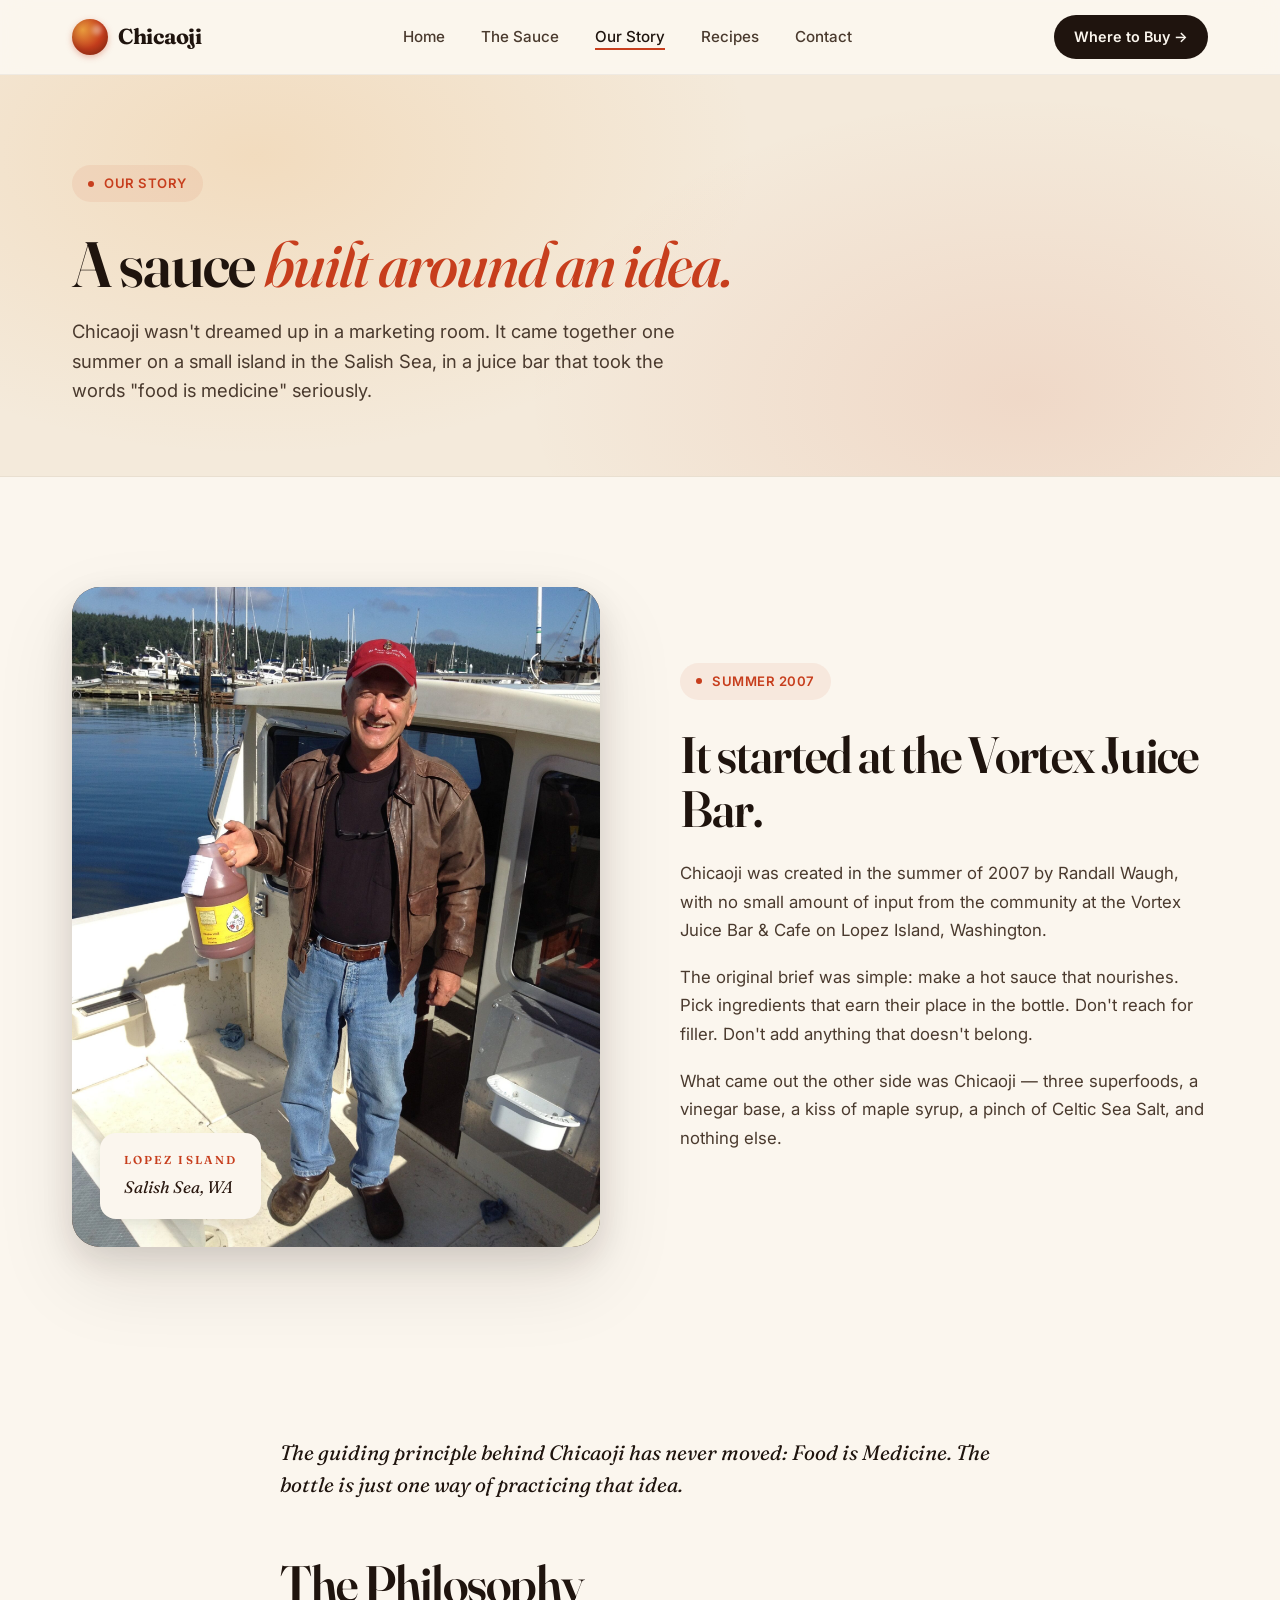
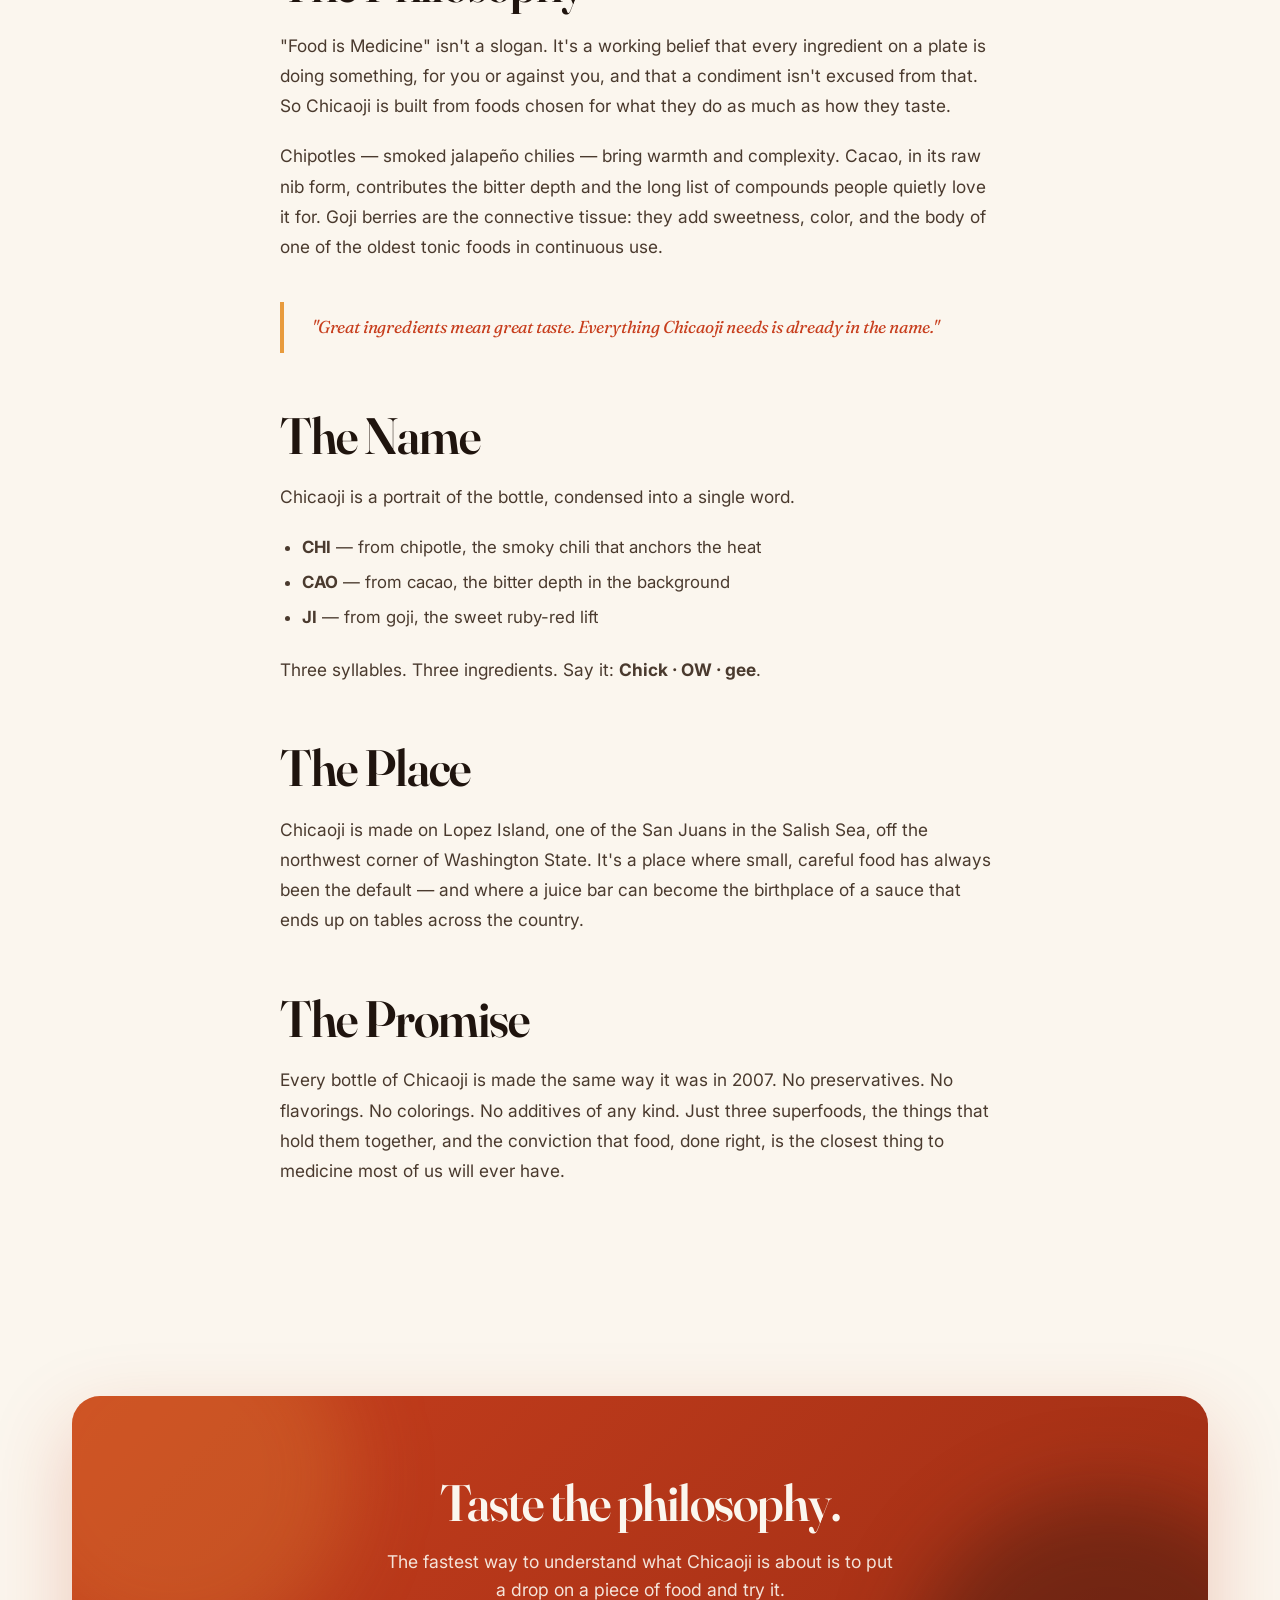
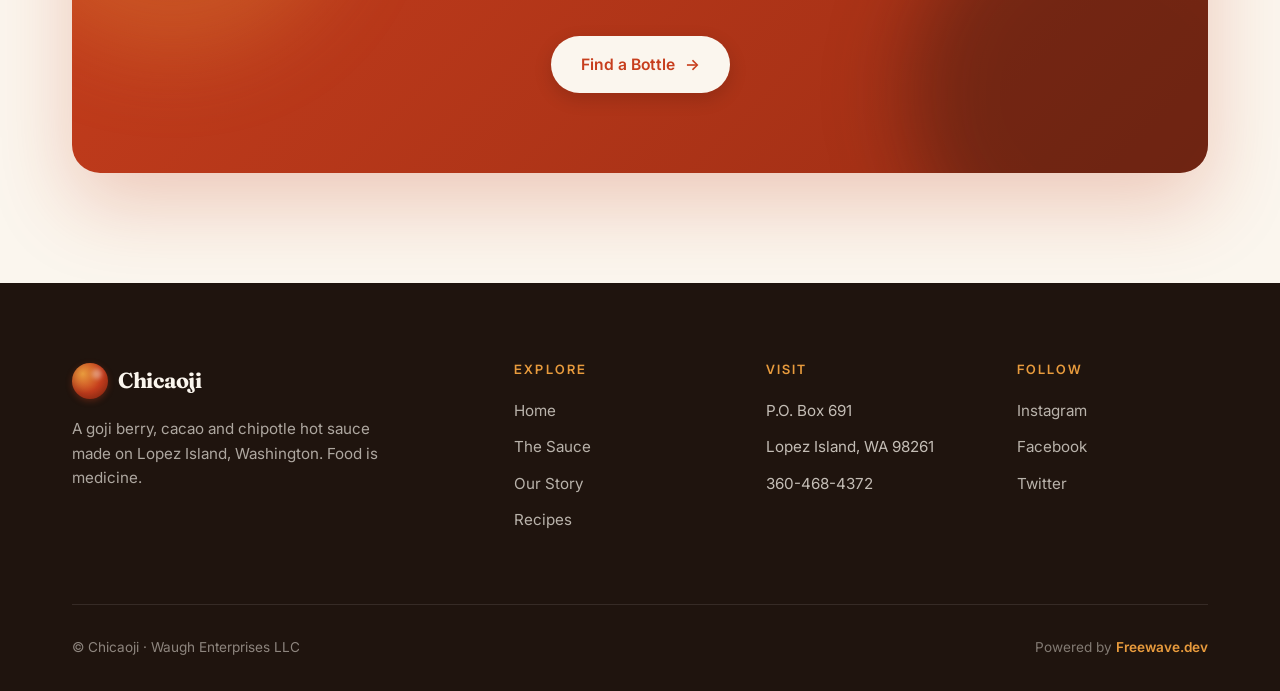
==== commit d9972616: "Add real Chicaoji photography + accurate product info - Real ingredient photos (chipotle, cacao, goj" ====
--- a/about.html
+++ b/about.html
@@ -41,7 +41,7 @@
   <div class="container">
     <div class="split">
       <div class="split-media">
-        <img src="https://images.unsplash.com/photo-1500382017468-9049fed747ef?w=1200&q=80&auto=format&fit=crop" alt="A coastal island scene at golden hour">
+        <img src="images/gallon-island.jpg" alt="Carrying a gallon jug of Chicaoji to an outer island in the Salish Sea">
         <div class="story-stamp">
           <div class="since">Lopez Island</div>
           <div class="where">Salish Sea, WA</div>
@@ -129,9 +129,9 @@
       <div class="footer-col">
         <h4>Follow</h4>
         <ul>
-          <li><a href="#">Instagram</a></li>
-          <li><a href="#">Facebook</a></li>
-          <li><a href="#">Twitter</a></li>
+          <li><a href="https://instagram.com/chicaoji" target="_blank" rel="noopener">Instagram</a></li>
+          <li><a href="https://www.facebook.com/Chicaoji" target="_blank" rel="noopener">Facebook</a></li>
+          <li><a href="https://twitter.com/chicaoji" target="_blank" rel="noopener">Twitter</a></li>
         </ul>
       </div>
     </div>
--- a/styles.css
+++ b/styles.css
@@ -1300,3 +1300,20 @@
   .orb-1, .orb-3 { width: 80px; height: 80px; font-size: 0.7rem; }
   .orb-2 { width: 95px; height: 95px; font-size: 0.72rem; }
 }
+
+/* ── Real photography: ingredient circles + product lineup (added with real Chicaoji assets) ── */
+.ingredient-circle img{position:absolute;inset:0;width:100%;height:100%;border-radius:50%;object-fit:cover;}
+
+.product-grid{display:grid;grid-template-columns:repeat(3,1fr);gap:28px;margin-top:8px;}
+.product-card{background:var(--cream);border:1px solid var(--line);border-radius:var(--radius-lg);overflow:hidden;box-shadow:var(--shadow-md);transition:transform .4s ease,box-shadow .4s ease;text-align:center;display:flex;flex-direction:column;}
+.product-card:hover{transform:translateY(-6px);box-shadow:var(--shadow-lg);}
+.product-photo{aspect-ratio:1/1;overflow:hidden;background:#fff;display:flex;align-items:center;justify-content:center;}
+.product-photo img{width:100%;height:100%;object-fit:contain;padding:20px;transition:transform .6s ease;}
+.product-card:hover .product-photo img{transform:scale(1.05);}
+.product-body{padding:22px 20px 28px;flex:1;display:flex;flex-direction:column;}
+.product-body h3{font-family:var(--serif);font-style:italic;margin-bottom:8px;}
+.product-body .ing-meta{margin-bottom:12px;}
+.product-price{font-size:1.5rem;font-weight:700;color:var(--chipotle);font-family:var(--serif);margin-top:auto;}
+.product-price .oos{display:block;font-size:.7rem;font-weight:700;letter-spacing:.14em;text-transform:uppercase;color:var(--muted);margin-top:8px;}
+.product-note{color:var(--muted);font-size:.92rem;line-height:1.5;margin-bottom:14px;}
+@media(max-width:760px){.product-grid{grid-template-columns:1fr;max-width:380px;margin-left:auto;margin-right:auto;}}
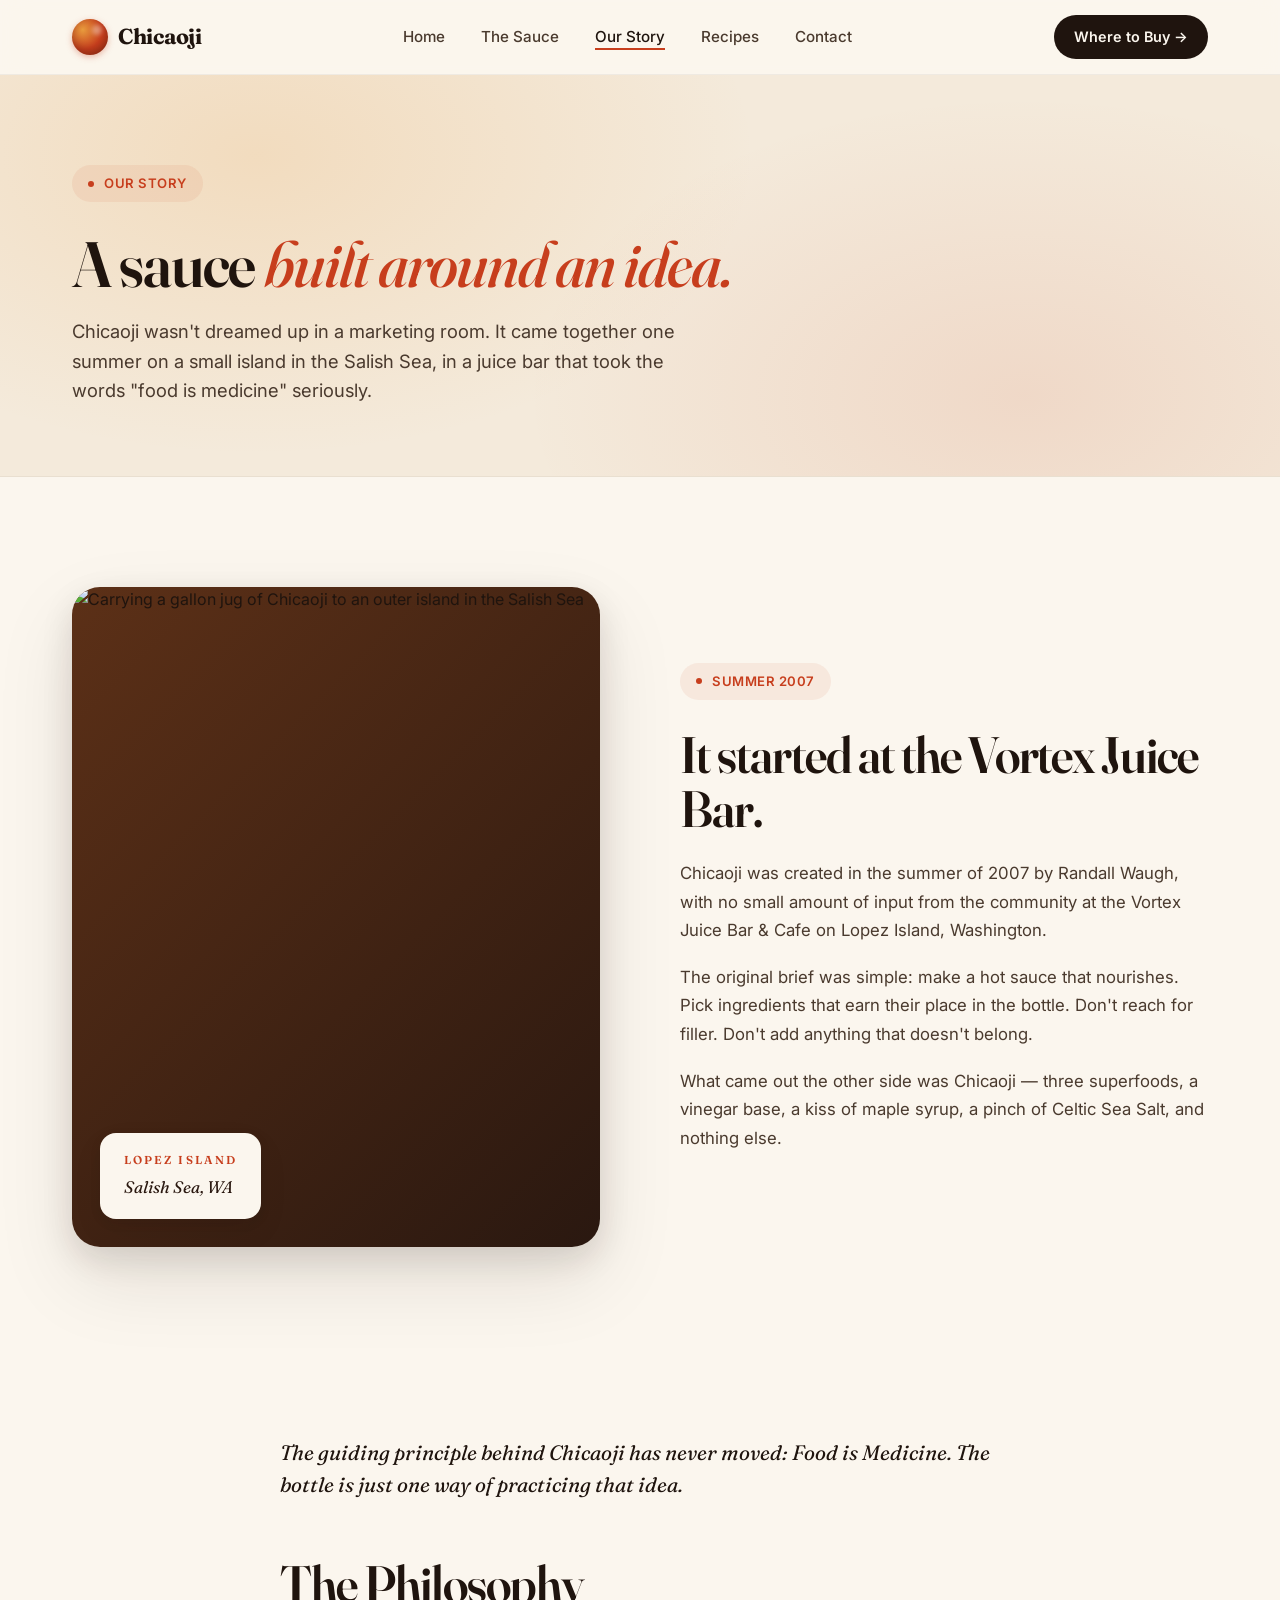
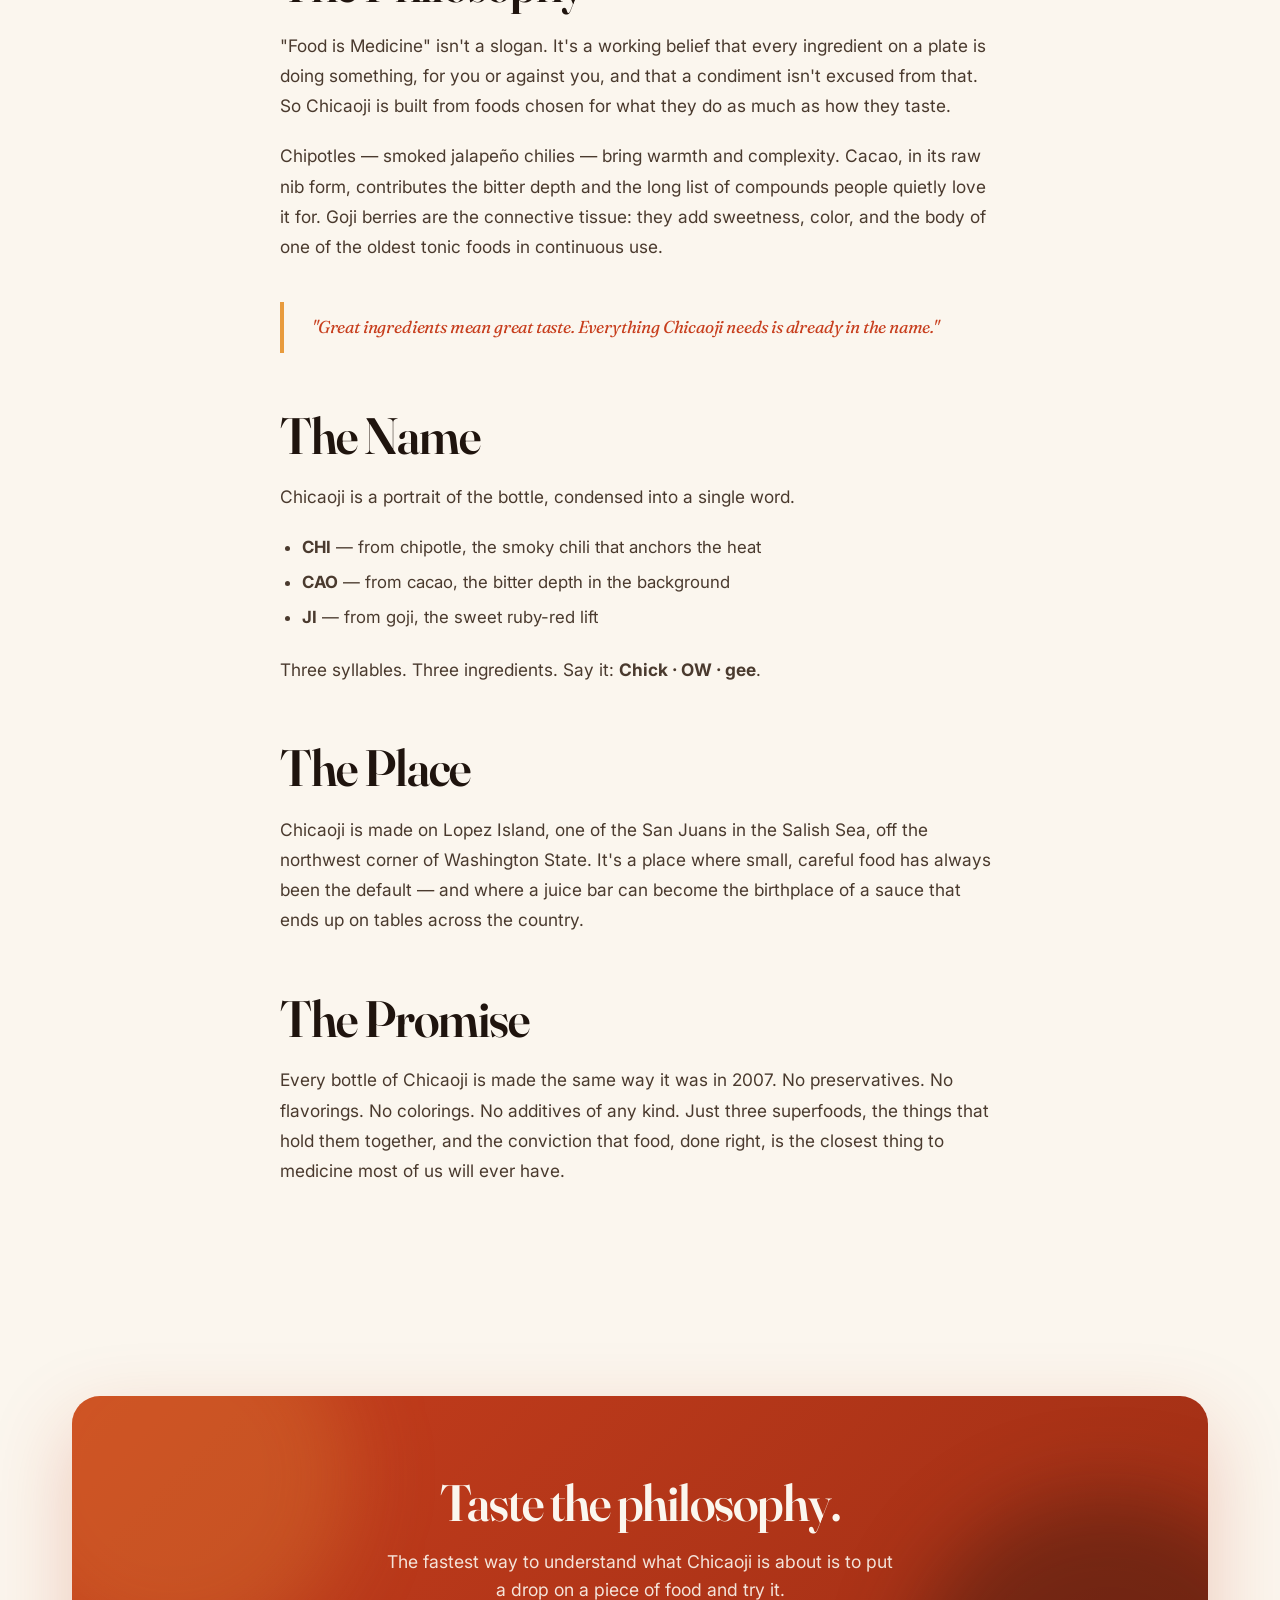
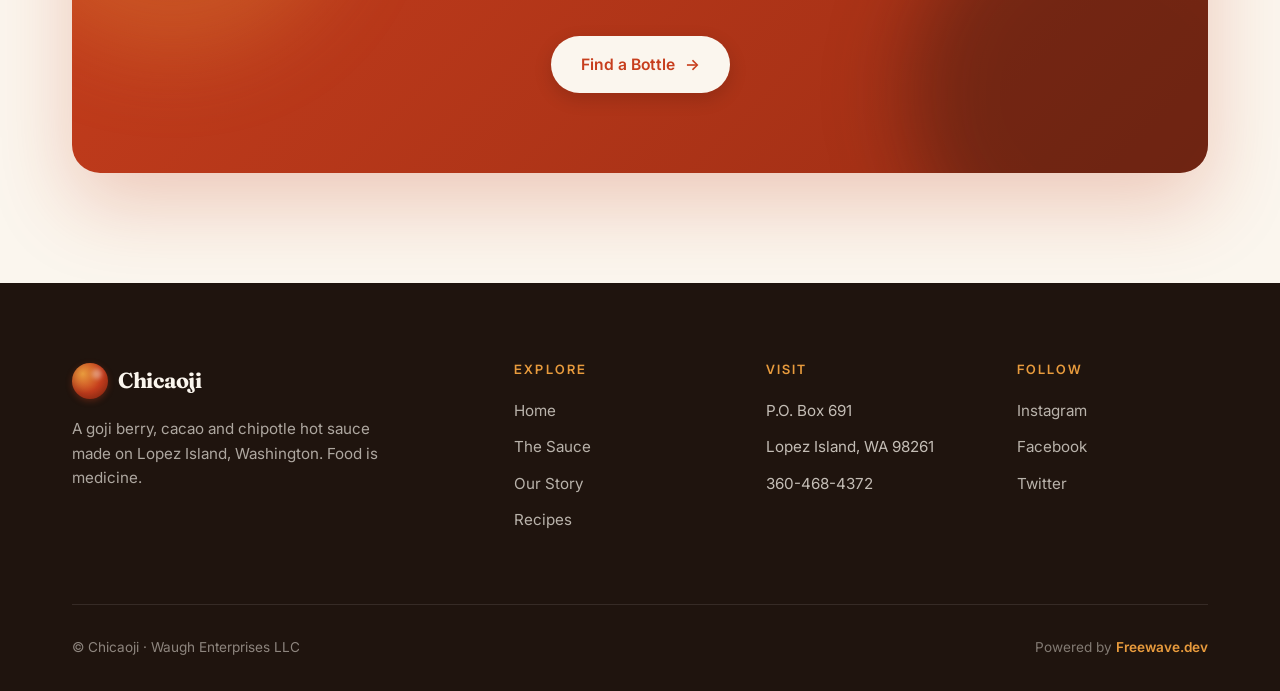
==== commit 8da61904: "Localize Chicaoji images to R2 (media.freewave.dev) + hummus photo" ====
--- a/about.html
+++ b/about.html
@@ -41,7 +41,7 @@
   <div class="container">
     <div class="split">
       <div class="split-media">
-        <img src="images/gallon-island.jpg" alt="Carrying a gallon jug of Chicaoji to an outer island in the Salish Sea">
+        <img src="https://media.freewave.dev/r7t7x5/images/gallon-island.webp" alt="Carrying a gallon jug of Chicaoji to an outer island in the Salish Sea">
         <div class="story-stamp">
           <div class="since">Lopez Island</div>
           <div class="where">Salish Sea, WA</div>
